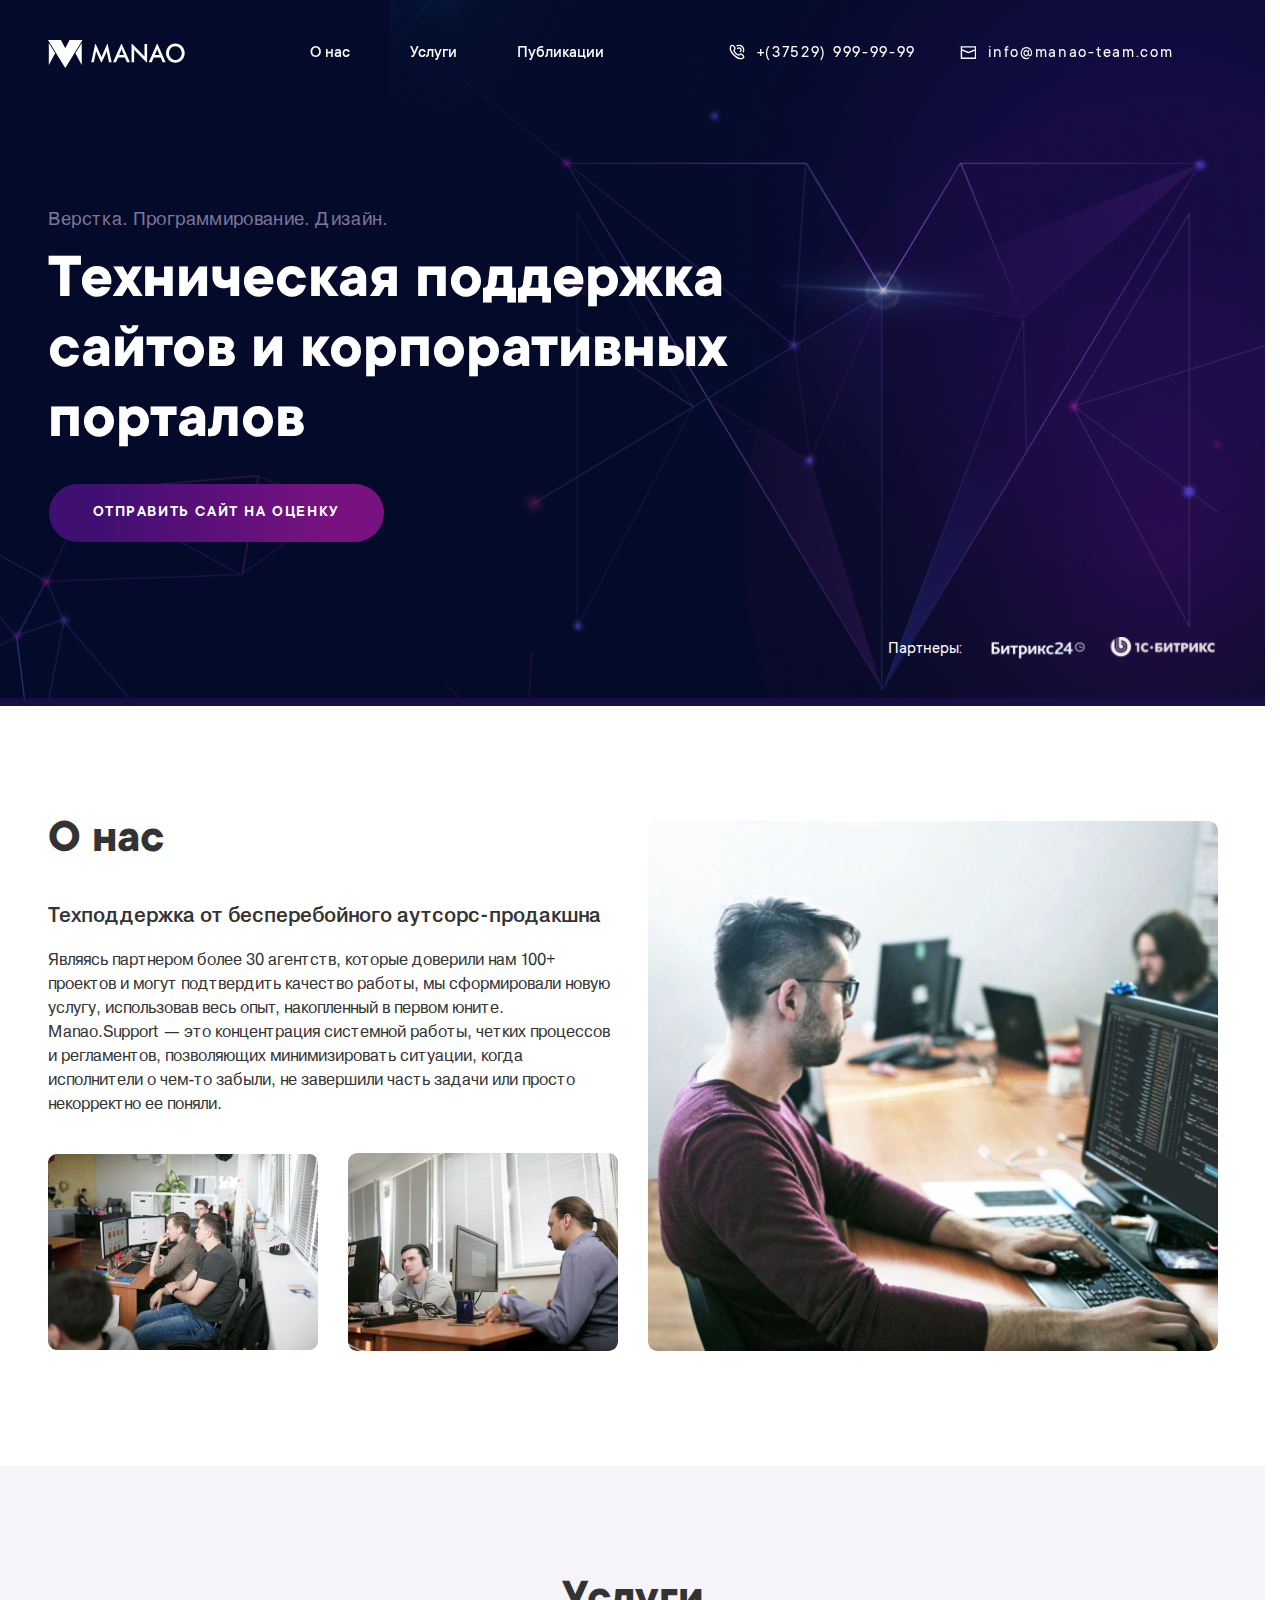
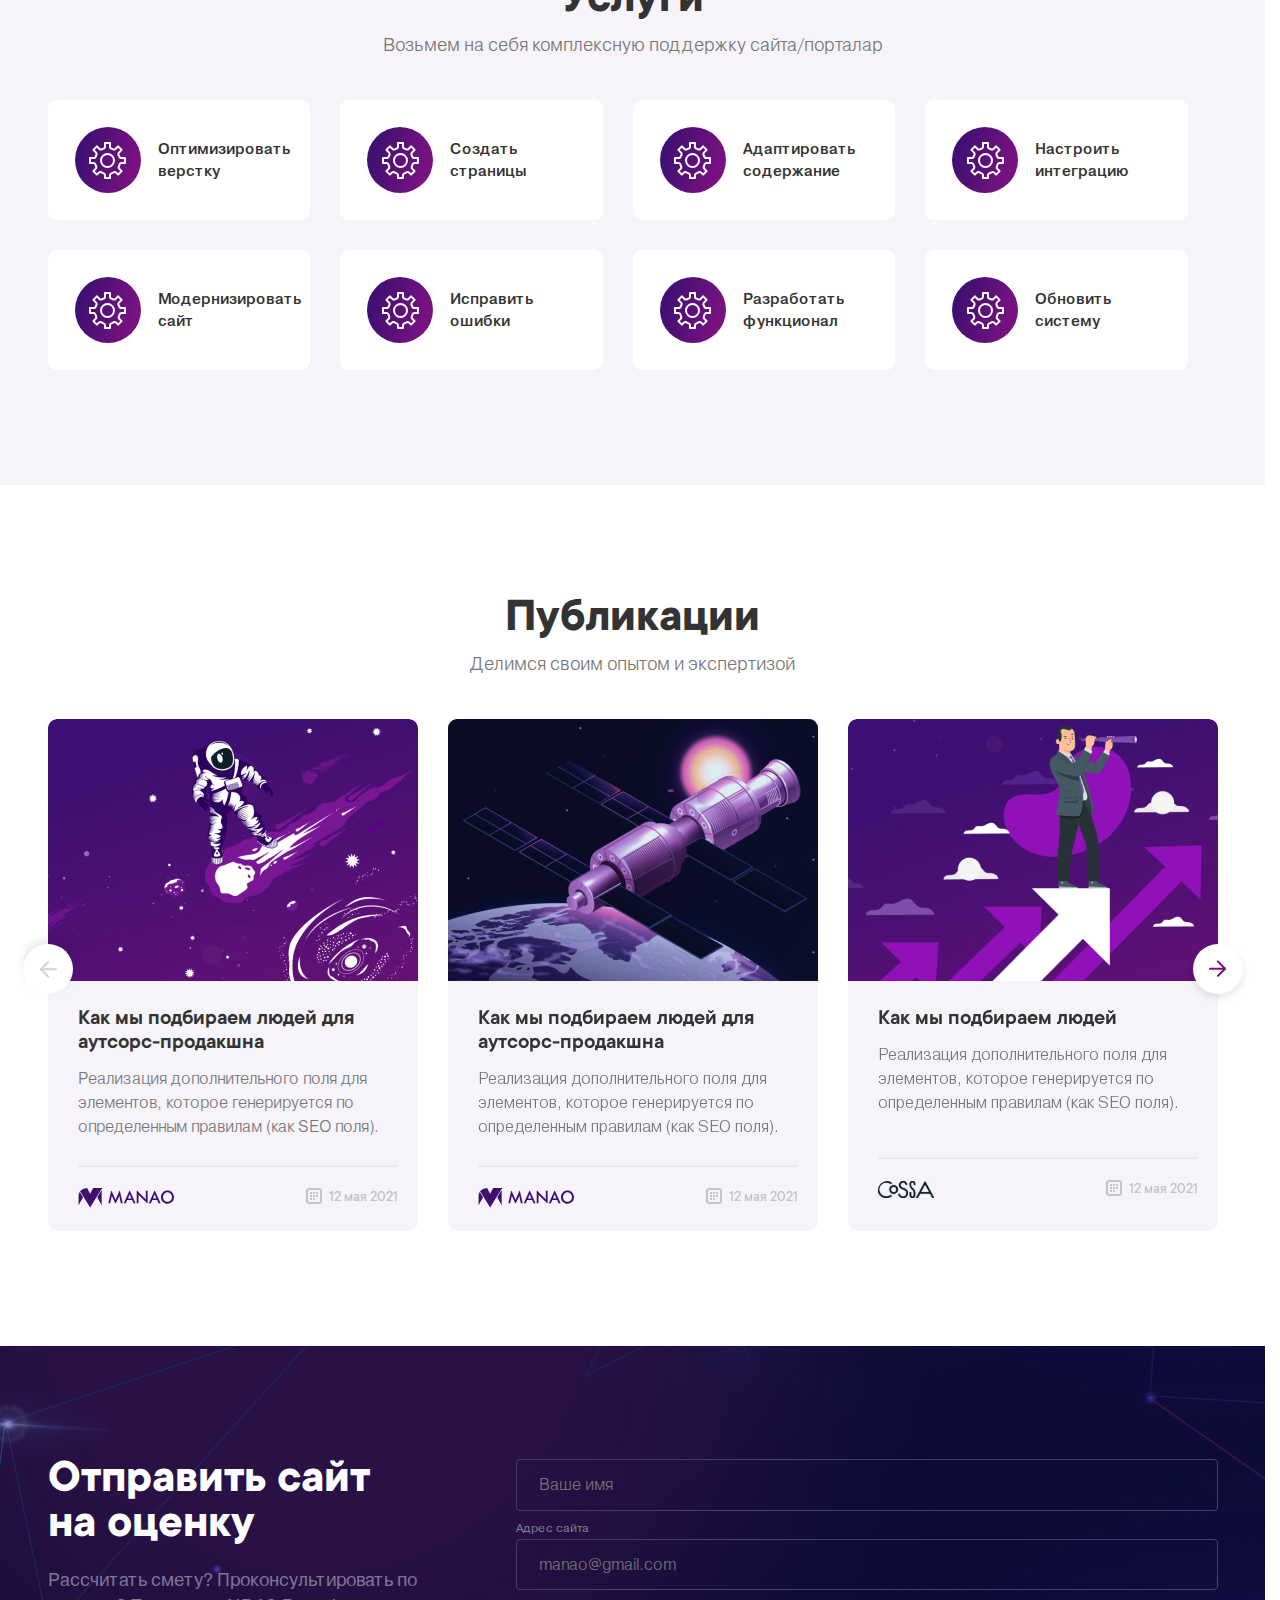
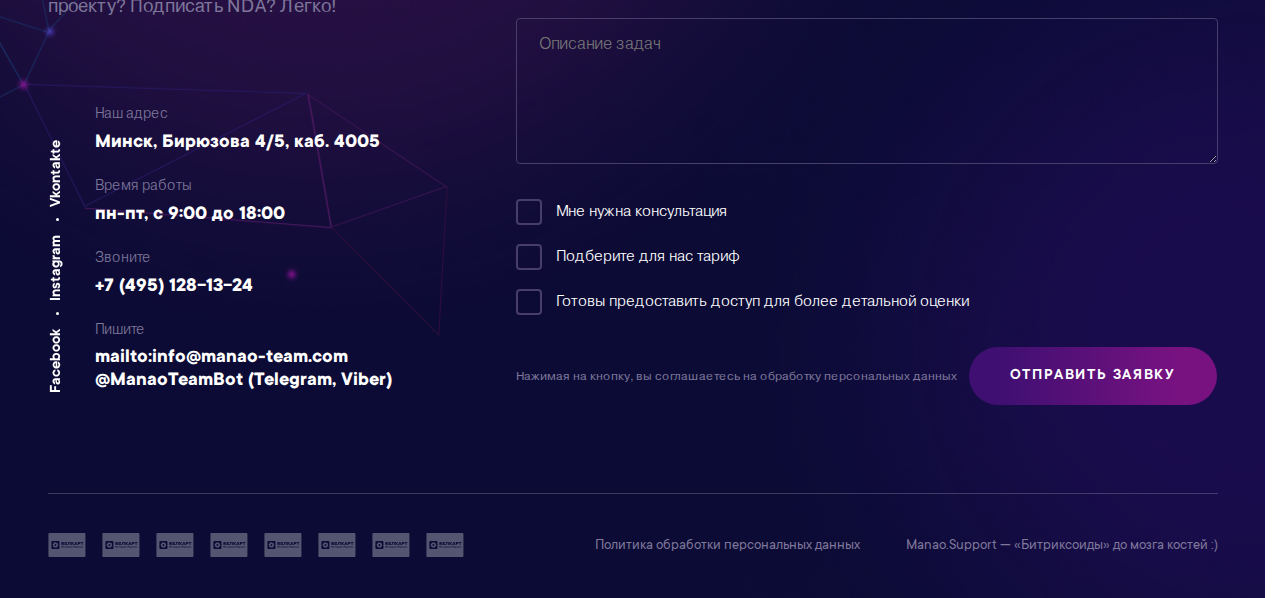
==== index.html @ ecdbcad7 "Add files via upload" ====
<!DOCTYPE html>

<head>
    <title>Title</title>
    <meta name="viewport" content="width=device-width initial-scale=1.0 shrink-to-fit=no" charset="utf-8">
    <meta name="description" content="">

    <link rel="canonical" href="" />
    <link rel="shortcut icon" href="assets/images/logo-1.svg" type="image/x-icon">
    <link rel="stylesheet" href="libs/swiper/swiper.min.css">
    <link rel="stylesheet" href="assets/css/font.css">
    <link rel="stylesheet" href="assets/css/style.css">
</head>

<body>
    <header class="header nav-block">
        <div class="container header__container">
            <div class="header__inner d-flex jc-sb al-center">
                <a href="/" class="logo">
                    <img src="assets/images/logo/logo.svg" title="" alt="" class="logo-pic" />
                </a>
                <nav class="header__nav menu-wrap d-flex al-center nav-block__list">
                    <a href="/" class="logo visible-xs">
                        <img src="assets/images/logo/logo.svg" title="" alt="" class="logo-pic" />
                    </a>
                    <div class="menu-wrap__inner d-flex jc-sb col-100-xs nav-block__list">
                        <ul class="d-flex al-center menu-list">
                            <li class="menu-item col-100-xs nav-block__item"><a href="#about" class="menu-item-link">О
                                    нас</a></li>
                            <li class="menu-item col-100-xs nav-block__item"><a href="#services"
                                    class="menu-item-link">Услуги</a></li>
                            <li class="menu-item col-100-xs nav-block__item"><a href="#publications"
                                    class="menu-item-link">Публикации</a></li>
                        </ul>
                        <div class="header__nav-close header-close">
                            <span class="header__nav-close-line close-line"></span>
                            <span class="header__nav-close-line close-line"></span>
                        </div>
                    </div>
                    <div class="header__contacts-wrap d-flex al-center visible-xs">
                        <div class="header-contact-item phone-wrap">
                            <a href="tel:+375299999999" class="phone">+(37529) 999-99-99</a>
                        </div>
                        <div class="header-contact-item email-wrap">
                            <a href="mailto:info@manao-team.com" class="email">info@manao-team.com</a>
                        </div>
                    </div>
                </nav>
                <div class="header__contacts-wrap d-flex al-center hidden-xs">
                    <div class="header-contact-item phone-wrap">
                        <a href="tel:+375299999999" class="phone">+(37529) 999-99-99</a>
                    </div>
                    <div class="header-contact-item email-wrap">
                        <a href="mailto:info@manao-team.com" class="email">info@manao-team.com</a>
                    </div>
                </div>
                <div class="header__burger burger">
                    <span class="burger-line"></span>
                    <span class="burger-line"></span>
                    <span class="burger-line"></span>
                </div>
            </div>
        </div>
    </header>

    <main>
        <section class="section-top">
            <div class="container ">
                <div class="section-top__inner">
                    <p class="section-top__info">Верстка. Программирование. Дизайн.</p>
                    <h1 class="section-top__title">Техническая поддержка сайтов и корпоративных порталов</h1>
                    <div class="section-top__btn">
                        <a href="#footer" class="btn"><span>Отправить сайт на оценку</span></a>
                    </div>
                </div>
                <div class="section-top__bottom d-flex jc-end al-center">
                    <p>Партнеры:</p> <img src="assets/images/bitrix.svg" alt="" title=""> <img
                        src="assets/images/bitrix1.svg" alt="" title="">
                </div>
            </div>
        </section>


        <section class="section section-about theme-back--base fly-section" id="about">
            <div class="container ">
                <div class="section-about__inner d-flex">
                    <div class="section-about__col col-50 col-100-xs">
                        <div class="section-about__title-wrap">
                            <h2 class="section-about__title title">
                                О нас
                            </h2>
                        </div>
                        <div class="section-about__text">
                            <p>Техподдержка от бесперебойного аутсорс-продакшна</p>
                            <p>
                                Являясь партнером более 30 агентств, которые доверили нам 100+ проектов и могут
                                подтвердить качество работы, мы сформировали новую услугу, использовав весь опыт,
                                накопленный в первом юните.
                                Manao.Support — это концентрация системной работы, четких процессов и регламентов,
                                позволяющих минимизировать ситуации, когда исполнители о чем-то забыли, не завершили
                                часть задачи или просто некорректно ее поняли.</p>
                        </div>
                        <div class="section-about__pics-wrap d-flex">
                            <div class="section-about__pic-wrap col-50">
                                <img src="assets/images/about-2.png" alt="" title="">
                            </div>
                            <div class="section-about__pic-wrap col-50">
                                <img src="assets/images/about-3.png" alt="" title="">
                            </div>
                        </div>
                    </div>
                    <div class="section-about__col col-50 col-100-xs section-about__pic-wrap">
                        <img src="assets/images/about-1.png" alt="" title="">
                    </div>
                </div>
            </div>
        </section>

        <section class="section section-services theme-back--colored fly-section" id="services">
            <div class="container">
                <h2 class="section-services__title title">
                    Услуги
                </h2>
                <div class="section-services__subtitle subtitle">
                    Возьмем на себя комплексную поддержку сайта/порталаp
                </div>
                <div class="section-services__inner section__inner d-flex">
                    <div class="service-item d-flex al-center">
                        <div class="service-item__pic-wrap d-flex jc-center al-center">
                            <img src="assets/images/icons/service-icon.svg" alt="">
                        </div>
                        <div class="service-item__name">
                            Оптимизировать верстку
                        </div>
                    </div>
                    <div class="service-item d-flex al-center">
                        <div class="service-item__pic-wrap d-flex jc-center al-center">
                            <img src="assets/images/icons/service-icon.svg" alt="">
                        </div>
                        <div class="service-item__name">
                            Создать страницы
                        </div>
                    </div>
                    <div class="service-item d-flex al-center">
                        <div class="service-item__pic-wrap d-flex jc-center al-center">
                            <img src="assets/images/icons/service-icon.svg" alt="">
                        </div>
                        <div class="service-item__name">
                            Адаптировать
                            содержание
                        </div>
                    </div>
                    <div class="service-item d-flex al-center">
                        <div class="service-item__pic-wrap d-flex jc-center al-center">
                            <img src="assets/images/icons/service-icon.svg" alt="">
                        </div>
                        <div class="service-item__name">
                            Настроить
                            интеграцию
                        </div>
                    </div>
                    <div class="service-item d-flex al-center">
                        <div class="service-item__pic-wrap d-flex jc-center al-center">
                            <img src="assets/images/icons/service-icon.svg" alt="">
                        </div>
                        <div class="service-item__name">
                            Модернизировать сайт
                        </div>
                    </div>
                    <div class="service-item d-flex al-center">
                        <div class="service-item__pic-wrap d-flex jc-center al-center">
                            <img src="assets/images/icons/service-icon.svg" alt="">
                        </div>
                        <div class="service-item__name">
                            Исправить
                            ошибки
                        </div>
                    </div>
                    <div class="service-item d-flex al-center">
                        <div class="service-item__pic-wrap d-flex jc-center al-center">
                            <img src="assets/images/icons/service-icon.svg" alt="">
                        </div>
                        <div class="service-item__name">
                            Разработать функционал
                        </div>
                    </div>
                    <div class="service-item d-flex al-center">
                        <div class="service-item__pic-wrap d-flex jc-center al-center">
                            <img src="assets/images/icons/service-icon.svg" alt="">
                        </div>
                        <div class="service-item__name">
                            Обновить систему
                        </div>
                    </div>
                </div>
            </div>
        </section>

        <section class="section section-publications theme-back--base fly-section" id="publications">
            <div class="container">
                <h2 class="section-publications__title title">
                    Публикации
                </h2>
                <div class="section-publications__subtitle subtitle">
                    Делимся своим опытом и экспертизой
                </div>
                <div class="section__inner">
                    <div class="publications-slider__wrap rel">
                        <div class="swiper-button swiper-button-prev swiper-btn-publications-prev"></div>
                        <div class="swiper-button swiper-button-next swiper-btn-publications-next"></div>
                        <div class="publications-slider swiper-container">
                            <div class="swiper-wrapper">
                                <div class="publications-slide theme-back--colored swiper-slide">
                                    <a href="#!" class="publications-slide__link">
                                        <div class="publications-slide__pic">
                                            <img src="assets/images/publication.png" alt="" title="">
                                        </div>
                                        <div class="publications-slide__bottom-wrap">
                                            <h3 class="publications-slide__title">
                                                Как мы подбираем людей для аутсорс-продакшна </h3>
                                            <div class="publications-slide__text">
                                                Реализация дополнительного поля для элементов, которое генерируется по
                                                определенным правилам (как SEO поля).
                                            </div>
                                            <div class="publications-slide__info d-flex jc-sb al-center">
                                                <div class="publications-slide__author-pic">
                                                    <img src="assets/images/logo-1.svg" alt="" title="">
                                                </div>
                                                <div class="publications-slide__date d-flex al-center">
                                                    12 мая 2021
                                                </div>
                                            </div>
                                        </div>
                                    </a>
                                </div>
                                <div class="publications-slide theme-back--colored swiper-slide">
                                    <a href="#!" class="publications-slide__link">
                                        <div class="publications-slide__pic">
                                            <img src="assets/images/publication2.png" alt="" title="">
                                        </div>
                                        <div class="publications-slide__bottom-wrap">
                                            <h3 class="publications-slide__title">
                                                Как мы подбираем людей для аутсорс-продакшна </h3>
                                            <div class="publications-slide__text">
                                                Реализация дополнительного поля для элементов, которое генерируется по
                                                определенным правилам (как SEO поля).
                                            </div>
                                            <div class="publications-slide__info d-flex jc-sb al-center">
                                                <div class="publications-slide__author-pic">
                                                    <img src="assets/images/logo-1.svg" alt="" title="">
                                                </div>
                                                <div class="publications-slide__date d-flex al-center">
                                                    12 мая 2021
                                                </div>
                                            </div>
                                        </div>
                                    </a>
                                </div>
                                <div class="publications-slide theme-back--colored swiper-slide">
                                    <a href="#!" class="publications-slide__link">
                                        <div class="publications-slide__pic">
                                            <img src="assets/images/publication3.png" alt="" title="">
                                        </div>
                                        <div class="publications-slide__bottom-wrap">
                                            <h3 class="publications-slide__title">
                                                Как мы подбираем людей </h3>
                                            <div class="publications-slide__text">
                                                Реализация дополнительного поля для элементов, которое генерируется по
                                                определенным правилам (как SEO поля).
                                            </div>
                                            <div class="publications-slide__info d-flex jc-sb al-center">
                                                <div class="publications-slide__author-pic">
                                                    <img src="assets/images/logo-2.svg" alt="" title="">
                                                </div>
                                                <div class="publications-slide__date d-flex al-center">
                                                    12 мая 2021
                                                </div>
                                            </div>
                                        </div>
                                    </a>
                                </div>
                                <div class="publications-slide theme-back--colored swiper-slide">
                                    <a href="#!" class="publications-slide__link">
                                        <div class="publications-slide__pic">
                                            <img src="assets/images/publication.png" alt="" title="">
                                        </div>
                                        <div class="publications-slide__bottom-wrap">
                                            <h3 class="publications-slide__title">
                                                Как мы подбираем людей для аутсорс-продакшна </h3>
                                            <div class="publications-slide__text">
                                                Реализация дополнительного поля для элементов, которое генерируется по
                                                определенным правилам (как SEO поля).
                                            </div>
                                            <div class="publications-slide__info d-flex jc-sb al-center">
                                                <div class="publications-slide__author-pic">
                                                    <img src="assets/images/logo-1.svg" alt="" title="">
                                                </div>
                                                <div class="publications-slide__date d-flex al-center">
                                                    12 мая 2021
                                                </div>
                                            </div>
                                        </div>
                                    </a>
                                </div>

                            </div>
                        </div>
                    </div>
                </div>
            </div>
        </section>


        <div class="popup ">
            <div class="popup__wrapper">
                <div class="popup__inner">
                    <div class="popup__content">
                        <button class="btn-close popup__btn-close popup-close"></button>
                        <div class="popup__title">Спасибо,</div>
                        <div class="popup__subtitle"> ваша заявка принята.</div>
                    </div>
                </div>
            </div>
        </div>

    </main>



    <footer class="footer" id="footer">
        <div class="container">
            <div class="footer__inner d-flex">
                <div class="footer__col col-100-xs">
                    <div class="footer__title-wrap">
                        <h2 class="footer__title">Отправить сайт на оценку</h2>
                        <p>Рассчитать смету?
                            Проконсультировать по проекту?
                            Подписать NDA?
                            Легко!</p>
                    </div>
                    <div class="footer__contacts-wrap d-flex">
                        <div class="footer__socials d-flex al-center">
                            <div class="social-item"><a href="#!" target="_blank" rel="nofollow">Facebook</a></div>
                            <div class="social-item"><a href="#!" target="_blank" rel="nofollow">Instagram</a></div>
                            <div class="social-item"><a href="#!" target="_blank" rel="nofollow">Vkontakte</a></div>
                        </div>
                        <div class="footer__contacts-inner">
                            <div class="footer-contact-item">
                                <div class="footer-contact-item__title">Наш адрес</div>
                                <div class="footer-contact-item__info">Минск, Бирюзова 4/5, каб. 4005
                                </div>
                            </div>
                            <div class="footer-contact-item">
                                <div class="footer-contact-item__title">Время работы</div>
                                <div class="footer-contact-item__info">пн-пт, с 9:00 до 18:00
                                </div>
                            </div>
                            <div class="footer-contact-item">
                                <div class="footer-contact-item__title">Звоните</div>
                                <div class="footer-contact-item__info"><a href="tel:+74951281324">+7 (495) 128-13-24</a>
                                </div>
                            </div>
                            <div class="footer-contact-item">
                                <div class="footer-contact-item__title">Пишите</div>
                                <div class="footer-contact-item__info"><a
                                        href="mailto:info@manao-team.com">mailto:info@manao-team.com</a>
                                    @ManaoTeamBot (Telegram, Viber)
                                </div>
                            </div>
                        </div>
                    </div>
                </div>
                <div class="footer__col col-100-xs">
                    <div class="footer__form-wrap">
                        <form class="footer__form" id="feedback-form" name="feedback-form" action="/" method="POST">
                            <label class="input-item">
                                <input type="text" class="input-item__input" name="name" value=""
                                    placeholder="Ваше имя">
                                <span class="input-item__error"></span>
                            </label>
                            <label class="input-item">
                                <span class="input-item__label">Адрес сайта</span>
                                <input type="text" class="input-item__input" name="adress" value=""
                                    placeholder="manao@gmail.com">
                                <span class="input-item__error"></span>
                            </label>
                            <label class="input-item">
                                <textarea name="description" rows="6" class="input-item__input"
                                    placeholder="Описание задач"></textarea>
                                <span class="input-item__error"></span>
                            </label>
                            <div class="form__checkeboxes rel">
                                <label class="input-item custom-checkbox">
                                    <input type="checkbox" class="input-item__input checkebox" name="reason"
                                        value="reason1">
                                    <span class="input-item__label">Мне нужна консультация</span>
                                </label>
                                <label class="input-item custom-checkbox">
                                    <input type="checkbox" class="input-item__input checkebox" name="reason"
                                        value="reason2">
                                    <span class="input-item__label">Подберите для нас тариф</span>
                                </label>
                                <label class="input-item custom-checkbox">
                                    <input type="checkbox" class="input-item__input checkebox" name="reason"
                                        value="reason3">
                                    <span class="input-item__label">Готовы предоставить доступ для более детальной
                                        оценки</span>
                                </label>
                                <span class="input-item__error"></span>
                            </div>
                            <div class="form__bottom d-flex jc-sb al-center">
                                <div class="form__consent">
                                    Нажимая на кнопку, вы соглашаетесь на обработку персональных данных
                                </div>
                                <button type="submit" name="btn-submit" class="form__btn btn">Отправить
                                    заявку</button>
                            </div>
                        </form>
                    </div>
                </div>
            </div>
            <div class="footer__bottom d-flex jc-sb al-center">
                <div class="payment-wrap d-flex al-center col-100-xs">
                    <img src="assets/images/pay/pay-icon.svg" alt="" title="" class="payment-item">
                    <img src="assets/images/pay/pay-icon.svg" alt="" title="" class="payment-item">
                    <img src="assets/images/pay/pay-icon.svg" alt="" title="" class="payment-item">
                    <img src="assets/images/pay/pay-icon.svg" alt="" title="" class="payment-item">
                    <img src="assets/images/pay/pay-icon.svg" alt="" title="" class="payment-item">
                    <img src="assets/images/pay/pay-icon.svg" alt="" title="" class="payment-item">
                    <img src="assets/images/pay/pay-icon.svg" alt="" title="" class="payment-item">
                    <img src="assets/images/pay/pay-icon.svg" alt="" title="" class="payment-item">
                </div>
                <div class="footer__text-wrap d-flex jc-sb al-center col-100-xs">
                    <a target="_blank" href="#!" class="footer__text">Политика обработки персональных данных</a>
                    <a target="_blank" href="#!" class="footer__text">Manao.Support — «Битриксоиды» до мозга костей
                        :)</a>
                </div>
            </div>

        </div>
    </footer>

    <script src="https://ajax.googleapis.com/ajax/libs/jquery/2.2.0/jquery.min.js"></script>
    <script type="text/javascript" src="libs/swiper/swiper.min.js"></script>
    <script type="text/javascript" src="libs/fslightbox.js"></script>
    <script type="text/javascript" src="assets/js/script.js"></script>

</body>

</html>
---- assets/css/font.css ----
@font-face {
  font-family: "Pragmatica-Light";
  src: url("../font/Pragmatica-Light.ttf");
  font-weight: 300;
  font-style: normal;
}

@font-face {
  font-family: "Pragmatica-Book";
  src: url("../font/Pragmatica-Book.ttf");
  font-weight: 400;
  font-style: normal;
}

@font-face {
  font-family: "Pragmatica-Medium";
  src: url("../font/Pragmatica-Medium.ttf");
  font-weight: 500;
  font-style: normal;
}


@font-face {
  font-family: "TTCommons-Regular";
  src: url("../font/TTCommons-Regular.ttf");
  font-weight: 400;
  font-style: normal;
}

@font-face {
  font-family: "TTCommons-DemiBold";
  src: url("../font/TTCommons-Medium.ttf");
  font-weight: 500;
  font-style: normal;
}

@font-face {
  font-family: "TTCommons-DemiBold";
  src: url("../font/TTCommons-DemiBold.ttf");
  font-weight: 600;
  font-style: normal;
}

@font-face {
  font-family: "TTCommons-Bold";
  src: url("../font/TTCommons-Bold.ttf");
  font-weight: 700;
  font-style: normal;
}
---- assets/css/style.css ----
:root {
  --text-color-grey: #7E779A;
  --body-color-main: #373232;
}

* {
  -webkit-box-sizing: border-box;
          box-sizing: border-box;
  outline: none;
}

html {
  width: 100%;
  scrollbar-gutter: stable;
  scroll-behavior: smooth;
}

/* common importamt! */
body {
  width: 100%;
  margin: 0;
  background-color: #ffffff;
  overflow-x: hidden;
  font-family: "Pragmatica-Book";
  font-size: 16px;
  font-weight: 400;
  line-height: 24px;
  color: #333333;
}

/* common importamt! */
body.modal-open {
  overflow: hidden !important;
  scrollbar-gutter: stable;
}

ul {
  margin: 0;
  padding: 0;
}

ul li {
  margin: 0;
  padding: 0;
  list-style-type: none;
}

h1,
h2 {
  margin: 0;
}

a {
  text-decoration: none;
  outline: none;
  display: block;
  width: -webkit-fit-content;
  width: -moz-fit-content;
  width: fit-content;
  cursor: pointer;
}

input {
  -webkit-appearance: none;
}

p {
  margin: 0;
}

img {
  max-width: 100%;
  height: auto;
  display: block;
}

h1,
h2,
h3 {
  margin: 0;
}

/* common */
.container {
  width: 100%;
  max-width: 1230px;
  margin: 0 auto;
  padding: 0 30px;
}

.section {
  padding: 115px 0;
}

.section__inner {
  margin-top: 44px;
}

.theme-back--base {
  background-color: #ffffff;
}

.theme-back--colored {
  background-color: #F6F4F9;
}

.rel {
  position: relative;
}

.d-flex {
  display: -webkit-box;
  display: -ms-flexbox;
  display: flex;
  -ms-flex-wrap: wrap;
  flex-wrap: wrap;
}

.al-center {
  align-items: center;
  -webkit-box-align: center;
  -ms-flex-align: center;
}

.jc-sb {
  justify-content: space-between;
  -webkit-box-pack: justify;
  -ms-flex-pack: justify;
}

.jc-center {
  justify-content: center;
  -webkit-box-pack: center;
  -ms-flex-pack: center;
}

.jc-end {
  -webkit-box-pack: end;
  -ms-flex-pack: end;
  justify-content: flex-end;
}

.w-100 {
  width: 100%;
}

.btn {
  z-index: 2;
  background: -webkit-gradient(linear, left top, right top, color-stop(13.07%, #3F0F72), color-stop(85.2%, #791281));
  background: linear-gradient(to right, #3F0F72 13.07%, #791281 85.2%);
  background-size: cover;
  border: 1px solid transparent;
  background-clip: padding-box;
  border-radius: 50px;
  padding: 22px 44px;
  width: -webkit-fit-content;
  width: -moz-fit-content;
  width: fit-content;
  font-family: "TTCommons-DemiBold";
  font-size: 16px;
  font-weight: 600;
  line-height: 14px;
  letter-spacing: 0.1em;
  text-align: center;
  color: #FFFFFF;
  text-transform: uppercase;
  cursor: pointer;
  position: relative;
}
.btn:hover::before, .btn:hover::after {
  content: '';
  position: absolute;
  z-index: -1;
  left: 0;
  top: 0;
  bottom: 0;
  width: 30px;
  border: 2px solid #3F0F72;
  border-right: none;
  border-radius: 50px 0 0 50px;
}
.btn:hover::after {
  border: 2px solid #791281;
  border-left: none;
  left: auto;
  right: 0;
  border-radius: 0 50px 50px 0;
}
.btn:hover {
  background: transparent;
  background-image: -webkit-gradient(linear, left top, right top, from(#3F0F72), to(#791281)), -webkit-gradient(linear, left top, right top, from(#3F0F72), to(#791281));
  background-image: linear-gradient(to right, #3F0F72, #791281), linear-gradient(to right, #3F0F72, #791281);
  background-size: 84% 2px;
  background-position: 26px 100%, 26px 0;
  background-repeat: no-repeat;
  background-clip: border-box;
  border-radius: 50px;
}
.btn.form__btn:hover {
  background-size: 78% 2px;
}

.title {
  font-family: "TTCommons-Bold";
  font-size: 48px;
  font-weight: 700;
  line-height: 40px;
  text-align: center;
  color: #333333;
}

.subtitle {
  margin-top: 13px;
  font-family: "Pragmatica-Light";
  font-size: 18px;
  font-weight: 300;
  line-height: 22px;
  text-align: center;
  color: #777777;
}

/*header*/
.header {
  position: fixed;
  top: 0;
  left: 0;
  width: 100%;
  z-index: 5;
  background: transparent;
  padding: 36px 0;
  overflow: hidden;
  -webkit-transition: .2s linear;
  transition: .2s linear;
}

.header-active {
  background-color: #180d44ed;
}

.logo {
  width: 138px;
}

.menu-wrap {
  width: -webkit-fit-content;
  width: -moz-fit-content;
  width: fit-content;
}
.menu-wrap .menu-item a {
  color: #FFFFFF;
}
.menu-wrap .menu-item a:hover {
  color: #7E779A;
}
.menu-wrap .menu-item a:active {
  color: #7E779A;
}
.menu-wrap .menu-item:not(:last-child) {
  margin-right: 60px;
}
.menu-wrap .menu-item a {
  font-family: "TTCommons-DemiBold";
  font-size: 17px;
  font-weight: 500;
  line-height: 16px;
  color: #FFFFFF;
  padding: 10px 0;
}

.nav-block__item a:active,
.nav-block__item a.active {
  color: #7E779A !important;
}

.header-contact-item {
  margin-right: 44px;
  padding-left: 28px;
  position: relative;
}
.header-contact-item::before {
  position: absolute;
  display: inline-block;
  content: "";
  width: 16px;
  height: 16px;
  left: 0;
  right: auto;
  top: -3px;
}
.header-contact-item a {
  font-family: "TTCommons-Regular";
  font-size: 17px;
  font-weight: 400;
  line-height: 14px;
  letter-spacing: 0.1em;
  text-align: left;
  color: #FFFFFF;
}

.phone-wrap::before {
  background: url(../images/icons/phone.svg);
}

.email-wrap::before {
  background: url(../images/icons/email.svg);
}

/* burger*/
.header__burger {
  display: none;
}

/*section-top*/
.section-top {
  background: #180d44 url(../images/top-bg.png) center no-repeat;
  background-size: cover;
  padding-top: 106px;
}

.section-top__inner {
  padding: 100px 0 50px;
  max-width: 794px;
}

.section-top__info {
  font-family: "Pragmatica-Book";
  font-size: 18px;
  font-weight: 400;
  line-height: 26px;
  letter-spacing: 0.02em;
  margin-bottom: 16px;
  text-align: left;
  color: var(--text-color-grey);
}

.section-top__title {
  font-family: "TTCommons-Bold";
  font-size: 64px;
  font-weight: 700;
  line-height: 70px;
  color: #ffffff;
}

.section-top__btn {
  margin-top: 25px;
}

.section-top__bottom {
  padding: 44px 0;
}
.section-top__bottom p {
  color: #ffffff;
  font-family: "TTCommons-Regular";
  font-size: 17px;
  font-weight: 400;
  line-height: 23.91px;
  margin-right: 22px;
}
.section-top__bottom img:not(:first-of-type) {
  margin-left: 16px;
}

/*section-about*/
.col-50 {
  width: calc((100% - 30px) / 2);
}
.col-50:first-child {
  margin-right: 30px;
}

.section-about__title.title {
  text-align: left;
}

.section-about__text {
  margin: 33px 0 37px;
}
.section-about__text p:first-child {
  font-family: "Pragmatica-Medium";
  font-size: 20px;
  font-weight: 500;
  line-height: 44px;
  margin-bottom: 10px;
}

.section-about__pic-wrap img {
  border-radius: 9px;
  width: 100%;
  height: 100%;
  -o-object-fit: contain;
     object-fit: contain;
}

/*section-services*/
.service-item {
  background-color: #ffffff;
  padding: 27px;
  border-radius: 9px;
  width: calc((100% - 120px) / 4);
}
.service-item:not(:nth-child(4n)) {
  margin-right: 30px;
}
.service-item:nth-child(n+5) {
  margin-top: 30px;
}
.service-item .service-item__pic-wrap {
  width: 66px;
  height: 66px;
  border-radius: 50%;
  background: linear-gradient(105.96deg, #3F0F72 13.07%, #791281 85.2%);
  margin-right: 17px;
}
.service-item .service-item__name {
  width: calc(100% - 66px - 17px);
  font-family: "Pragmatica-Medium";
  font-size: 15px;
  font-weight: 500;
  line-height: 22px;
}

/*section-publications */
.publications-slide {
  border-radius: 9px;
}
.publications-slide img {
  width: 100%;
  height: 100%;
  -o-object-fit: cover;
     object-fit: cover;
}
.publications-slide img {
  border-radius: 9px 9px 0 0;
}

.publications-slide__bottom-wrap {
  padding: 27px 20px 20px 30px;
  min-height: 242px;
  display: -webkit-box;
  display: -ms-flexbox;
  display: flex;
  -webkit-box-orient: vertical;
  -webkit-box-direction: normal;
      -ms-flex-direction: column;
          flex-direction: column;
}

.publications-slide__title {
  font-family: "TTCommons-DemiBold";
  font-size: 22px;
  font-weight: 600;
  line-height: 24px;
  color: #333333;
}

.publications-slide__text {
  margin: 11px 0 26px;
  font-family: "Pragmatica-Light";
  font-size: 16px;
  font-weight: 300;
  line-height: 24px;
  color: #777777;
}

.publications-slide__info {
  margin-top: auto;
  padding-top: 18px;
  border-top: 2px solid #EAE8EC;
}

.publications-slide__author-pic {
  max-width: 96px;
}

.publications-slide__date {
  padding-left: 23px;
  font-family: "TTCommons-DemiBold";
  font-size: 15px;
  font-weight: 500;
  line-height: 26.37px;
  color: #C4C4C4;
}
.publications-slide__date::before {
  position: relative;
  display: inline-block;
  content: "";
  width: 16px;
  height: 16px;
  left: 0;
  right: auto;
  top: -2px;
}
.publications-slide__date::before {
  background: url(../images/icons/date.svg);
  margin-right: 7px;
}

/* swiper */
.swiper-button {
  background: url(../images/icons/arrow-r-purp.svg) center no-repeat;
  background-size: auto;
  -webkit-box-shadow: 0px 4px 8px 0px #0000001A;
          box-shadow: 0px 4px 8px 0px #0000001A;
  width: 50px;
  height: 50px;
  border-radius: 50%;
  display: -webkit-box;
  display: -ms-flexbox;
  display: flex;
  -webkit-box-pack: center;
      -ms-flex-pack: center;
          justify-content: center;
  -webkit-box-align: center;
      -ms-flex-align: center;
          align-items: center;
  background-color: #ffffff;
  position: absolute;
  top: calc(50% + 16px);
}
.swiper-button:hover {
  background: url(../images/icons/arrow-r-wt.svg) center no-repeat, linear-gradient(105.96deg, #3F0F72 13.07%, #791281 85.2%) !important;
}
.swiper-button.swiper-button-prev {
  left: -25px;
  -webkit-transform: translateY(-50%) rotate(180deg) !important;
          transform: translateY(-50%) rotate(180deg) !important;
}
.swiper-button.swiper-button-prev.swiper-button-disabled {
  opacity: 1 !important;
  background-color: #ffffff !important;
  background: url(../images/icons/arrow-r-grey.svg) center no-repeat;
}
.swiper-button.swiper-button-next {
  right: -25px;
  -webkit-transform: translateY(-50%) !important;
          transform: translateY(-50%) !important;
}
.swiper-button.swiper-button-next.swiper-button-disabled {
  opacity: 1 !important;
  background-color: #ffffff !important;
  background: url(../images/icons/arrow-r-grey.svg) center no-repeat;
}

/*footer*/
.footer {
  color: #ffffff;
  padding: 113px 0 41px;
  background: #180d44 url(../images/footer-bg.png) top no-repeat;
  background-size: cover;
}
.footer p {
  margin-top: 18px;
  font-family: "Pragmatica-Book";
  font-size: 18px;
  font-weight: 400;
  line-height: 26px;
  color: var(--text-color-grey);
}

.footer__inner {
  padding-bottom: 87px;
}

.footer__col:first-child {
  width: 40%;
  padding-right: 92px;
}

.footer__col:last-child {
  width: 60%;
}

.footer__title {
  font-family: "TTCommons-Bold";
  font-size: 48px;
  font-weight: 700;
  line-height: 45px;
  text-align: left;
}

.footer__contacts-wrap {
  margin-top: 86px;
}

.footer__socials {
  width: 18px;
  -webkit-transform: rotate(180deg);
          transform: rotate(180deg);
  -webkit-writing-mode: vertical-rl;
      -ms-writing-mode: tb-rl;
          writing-mode: vertical-rl;
}
.footer__socials .social-item {
  position: relative;
}
.footer__socials .social-item a {
  font-family: "TTCommons-DemiBold";
  font-size: 16px;
  font-weight: 600;
  line-height: 18.4px;
  color: inherit;
}
.footer__socials .social-item:hover a {
  color: var(--body-color-main);
}
.footer__socials .social-item::after {
  position: absolute;
  display: inline-block;
  content: "";
  width: 3px;
  height: 3px;
  left: auto;
  right: 8px;
  top: -14px;
}
.footer__socials .social-item:not(:first-child) {
  margin-top: 28px;
  font-family: "TTCommons-DemiBold";
  font-size: 16px;
  font-weight: 600;
  line-height: 18.4px;
  color: inherit;
}
.footer__socials .social-item:not(:first-child)::after {
  border-radius: 50%;
  background-color: #ffffff;
}

.footer__contacts-inner {
  width: calc(100% - 18px - 29px);
  margin-left: 29px;
}

.footer-contact-item:not(:first-child) {
  margin-top: 22px;
}
.footer-contact-item .footer-contact-item__title {
  font-family: "Pragmatica-Light";
  font-size: 14px;
  font-weight: 300;
  line-height: 16.74px;
  color: var(--text-color-grey);
}
.footer-contact-item .footer-contact-item__info {
  margin-top: 10px;
  font-family: "TTCommons-Bold";
  font-size: 20px;
  font-weight: 700;
  line-height: 23px;
  color: inherit;
}
.footer-contact-item .footer-contact-item__info a {
  color: inherit;
}

.footer__bottom {
  padding-top: 39px;
  border-top: 1px solid rgba(255, 250, 250, 0.2);
}

.payment-wrap img {
  opacity: 0.3;
}
.payment-wrap img:hover {
  opacity: 1;
}
.payment-wrap img:not(:last-child) {
  margin-right: 16px;
}

.footer__text {
  color: var(--text-color-grey);
  font-family: "TTCommons-Regular";
  font-size: 15px;
  font-weight: 400;
  line-height: 17.25px;
}
.footer__text:not(:first-child) {
  margin-left: 46px;
}

/*input*/
.textarea {
  width: 100%;
}

.input-item {
  display: block;
  position: relative;
}
.input-item:not(:first-child) {
  margin-top: 28px;
}

.input-item__input {
  width: 100%;
  padding: 15px 22px;
  font-family: "Pragmatica-Light";
  font-size: 16px;
  font-weight: 300;
  line-height: 19.14px;
  color: #ffffff;
  border: 1px solid #473E69;
  border-radius: 4px;
  background-color: transparent;
  -webkit-transition: all 300ms;
  transition: all 300ms;
}
.input-item__input ::-webkit-input-placeholder {
  color: var(--text-color-grey);
}
.input-item__input :-ms-input-placeholder {
  color: var(--text-color-grey);
}
.input-item__input ::-ms-input-placeholder {
  color: var(--text-color-grey);
}
.input-item__input ::placeholder {
  color: var(--text-color-grey);
}

.input-item__error,
.input-item__label {
  position: absolute;
  top: -18px;
  left: 0;
  font-family: "Pragmatica-Book";
  font-size: 12px;
  font-weight: 400;
  line-height: 14.23px;
  color: #807D8D;
  -webkit-user-select: none;
     -moz-user-select: none;
      -ms-user-select: none;
          user-select: none;
}

.input-item__error {
  position: absolute;
  top: auto;
  bottom: -16px;
  left: auto;
  right: 0;
  width: -webkit-fit-content;
  width: -moz-fit-content;
  width: fit-content;
  height: -webkit-fit-content;
  height: -moz-fit-content;
  height: fit-content;
  color: red;
  font-size: 12px;
  line-height: 14.23px;
}

.input-item__input.error {
  border-color: red;
}

.form__bottom {
  margin-top: 31px;
}

.form__consent {
  font-family: "Pragmatica-Book";
  font-size: 12px;
  font-weight: 400;
  line-height: 14.23px;
  color: var(--text-color-grey);
}

.form__btn {
  padding: 22px 41px;
}

.form__checkeboxes {
  margin-top: 28px;
}
.form__checkeboxes .input-item {
  display: -webkit-box;
  display: -ms-flexbox;
  display: flex;
  -webkit-box-align: center;
      -ms-flex-align: center;
          align-items: center;
}
.form__checkeboxes .input-item:not(:first-child) {
  margin-top: 19px;
}
.form__checkeboxes .input-item__label {
  font-family: "Pragmatica-Light";
  font-size: 15px;
  font-weight: 300;
  line-height: 17.94px;
  color: #ffffff;
}
.form__checkeboxes .input-item__error,
.form__checkeboxes .input-item__label {
  position: relative;
  top: 0;
  left: 0;
}

.custom-checkbox > input {
  position: absolute;
  z-index: -1;
  opacity: 0;
}

.custom-checkbox > span {
  display: -webkit-inline-box;
  display: -ms-inline-flexbox;
  display: inline-flex;
  -webkit-box-align: center;
      -ms-flex-align: center;
          align-items: center;
  -webkit-user-select: none;
     -moz-user-select: none;
      -ms-user-select: none;
          user-select: none;
}

.custom-checkbox > span::before {
  content: '';
  display: inline-block;
  width: 22px;
  height: 22px;
  -ms-flex-negative: 0;
      flex-shrink: 0;
  -webkit-box-flex: 0;
      -ms-flex-positive: 0;
          flex-grow: 0;
  border: 2px solid #473E69;
  border-radius: 4px;
  margin-right: 14px;
  background-repeat: no-repeat;
  background-position: center center;
  background-size: 50% 50%;
}

.custom-checkbox > input:checked + span::before {
  background: url(../images/icons/checked.svg) center no-repeat;
}

.visible-xs {
  display: none;
}

/*popup*/
@-webkit-keyframes popupAppearanceAnimation {
  from {
    opacity: 0;
    -webkit-transform: rotateX(-45deg) rotateY(-45deg) scale(0.3);
            transform: rotateX(-45deg) rotateY(-45deg) scale(0.3);
  }
  to {
    opacity: 1;
    -webkit-transform: rotateX(0) rotateY(0) scale(1);
            transform: rotateX(0) rotateY(0) scale(1);
  }
}
@keyframes popupAppearanceAnimation {
  from {
    opacity: 0;
    -webkit-transform: rotateX(-45deg) rotateY(-45deg) scale(0.3);
            transform: rotateX(-45deg) rotateY(-45deg) scale(0.3);
  }
  to {
    opacity: 1;
    -webkit-transform: rotateX(0) rotateY(0) scale(1);
            transform: rotateX(0) rotateY(0) scale(1);
  }
}
.popup {
  position: fixed;
  z-index: 100;
  top: 0;
  left: 0;
  background: rgba(0, 0, 0, 0.4);
  width: 100%;
  height: 100%;
  overflow: auto;
  pointer-events: none;
  opacity: 0;
  visibility: visible;
}

.popup.opened {
  pointer-events: auto;
  opacity: 1;
  visibility: visible;
}

.popup.opened .popup__content {
  -webkit-animation-name: popupAppearanceAnimation;
          animation-name: popupAppearanceAnimation;
  -webkit-animation-duration: 0.5s;
          animation-duration: 0.5s;
  -webkit-animation-timing-function: linear;
          animation-timing-function: linear;
  -webkit-animation-fill-mode: both;
          animation-fill-mode: both;
}

.popup__wrapper {
  display: table;
  width: 100%;
  height: 100%;
}

.popup__inner {
  display: table-cell;
  vertical-align: middle;
  padding: 50px 0;
}

.popup__content {
  background: white;
  padding: 50px 40px;
  max-width: 450px;
  margin: 0 auto;
  position: relative;
  border-radius: 9px;
}

.popup__title {
  font-family: "TTCommons-Bold";
  text-align: center;
  margin-bottom: 10px;
  font-size: 32px;
  font-weight: 700;
  line-height: 30px;
  color: #180d44;
}

.popup__subtitle {
  font-family: "TTCommons-Regular";
  font-size: 22px;
  font-weight: 400;
  line-height: 30px;
  text-align: center;
  color: #292d32;
  margin: 0;
  text-align: center;
}

.btn-close {
  position: absolute;
  top: 20px;
  right: 20px;
  border: none;
  cursor: pointer;
  background: none;
  padding: 0;
  width: 30px;
  height: 30px;
  display: inline-block;
}
.btn-close::before, .btn-close::after {
  content: "";
  background: #2d2d2d;
  height: 17px;
  width: 2px;
  position: absolute;
  border-radius: 10px;
  top: 50%;
}
.btn-close::before {
  -webkit-transform: translateY(-50%) rotate(45deg);
  transform: translateY(-50%) rotate(45deg);
}
.btn-close::after {
  -webkit-transform: translateY(-50%) rotate(-45deg);
  transform: translateY(-50%) rotate(-45deg);
}

@media screen and (max-width: 414px) {
  .hidden-xs {
    display: none;
  }

  .visible-xs {
    display: block;
  }

  .col-100-xs {
    width: 100% !important;
    max-width: 100% !important;
    margin-right: 0 !important;
  }

  .header__burger {
    display: block;
    width: 30px;
    height: 30px;
    position: relative;
  }

  .burger-line {
    display: block;
    width: 100%;
    height: 2px;
    background-color: #ffffff;
    position: absolute;
    left: 0;
  }

  .burger-line:first-child {
    top: 6px;
  }

  .burger-line:nth-child(2) {
    top: 50%;
    -webkit-transform: translateY(-50%);
    transform: translateY(-50%);
  }

  .burger-line:last-child {
    bottom: 6px;
  }

  .menu-wrap {
    -webkit-box-orient: vertical;
    -webkit-box-direction: normal;
        -ms-flex-direction: column;
            flex-direction: column;
    -webkit-box-pack: justify;
        -ms-flex-pack: justify;
            justify-content: space-between;
    width: 100%;
    height: 100%;
    position: fixed;
    top: 0;
    left: 0;
    background: linear-gradient(105.96deg, #3F0F72 13.07%, #791281 85.2%);
    z-index: 10;
    padding: 80px 40px 50px;
    -webkit-transform: translateX(100%);
    transform: translateX(100%);
    -webkit-transition: 0.2s all linear;
    transition: 0.2s all linear;
  }

  .menu-wrap.menu-active {
    -webkit-transform: translateX(0);
    transform: translateX(0);
  }

  .menu-wrap__inner {
    padding: 40px 0;
    -webkit-box-pack: center;
        -ms-flex-pack: center;
            justify-content: center;
  }

  .menu-item {
    margin-right: 0;
    display: -webkit-box;
    display: -ms-flexbox;
    display: flex;
    -webkit-box-pack: center;
        -ms-flex-pack: center;
            justify-content: center;
  }

  .menu-item:not(:first-child) {
    margin-top: 20px;
  }

  .menu-list {
    -webkit-box-orient: vertical;
    -webkit-box-direction: normal;
        -ms-flex-direction: column;
            flex-direction: column;
  }

  .header__contacts-wrap {
    border-top: 1px solid var(--text-color-grey);
    padding-top: 30px;
  }

  .header-contact-item {
    margin-right: 0;
  }

  .email-wrap {
    margin-top: 20px;
  }

  .header-close {
    width: 30px;
    height: 30px;
    position: absolute;
    top: 26px;
    right: 20px;
    z-index: 11;
    cursor: pointer;
  }

  .close-line {
    display: block;
    width: 100%;
    height: 1px;
    background-color: #ffffff;
    position: absolute;
    top: 50%;
  }

  .close-line:first-child {
    -webkit-transform: translateY(-50%) rotate(45deg);
    transform: translateY(-50%) rotate(45deg);
  }

  .close-line:last-child {
    -webkit-transform: translateY(-50%) rotate(-45deg);
    transform: translateY(-50%) rotate(-45deg);
  }

  /* burger-end */
  .container {
    padding: 0 16px;
  }

  .header {
    padding: 20px 0;
  }

  .section-top {
    background: #180d44 url(../images/top-bg.png) center no-repeat;
    background-size: cover;
    padding-top: 82px;
  }

  .section-top__inner {
    padding: 60px 0;
    max-width: 100%;
  }

  .section-top__info {
    font-size: 16px;
    line-height: 24px;
    margin-bottom: 20px;
  }

  .section-top__title {
    font-size: 40px;
    line-height: 46px;
    max-width: 90%;
  }

  .btn {
    font-size: 15px;
    line-height: 15px;
    padding: 20px 40px;
  }

  .section-top__btn {
    margin-top: 46px;
  }

  .section-top__bottom {
    padding: 26px 0;
    -webkit-box-pack: start;
        -ms-flex-pack: start;
            justify-content: flex-start;
  }
  .section-top__bottom p {
    margin-right: 12px;
  }

  .section-top__bottom img:not(:first-of-type) {
    margin-left: 6px;
  }

  .section {
    padding: 50px 0;
  }

  .title,
  .footer__title {
    font-size: 34px;
    line-height: 31px;
  }

  .section-about__text {
    margin: 16px 0 20px;
  }

  .section-about__text p:first-child {
    font-size: 18px;
    line-height: 26px;
  }

  .section-about__text p:first-child {
    font-size: 18px;
    line-height: 26px;
  }

  body {
    font-size: 14px;
    line-height: 22px;
  }

  .col-50 {
    width: calc((100% - 16px) / 2);
  }

  .col-50:first-child {
    margin-right: 16px;
  }

  .section-about__col.col-50.section-about__pic-wrap {
    margin-top: 16px;
  }

  .subtitle {
    font-size: 15px;
    line-height: 20px;
    max-width: 96%;
    margin: 10px auto 0;
  }

  .service-item {
    padding: 16px;
    border-radius: 9px;
    width: calc((100% - 16px) / 2);
    -webkit-box-orient: vertical;
    -webkit-box-direction: normal;
        -ms-flex-direction: column;
            flex-direction: column;
    -webkit-box-align: center;
        -ms-flex-align: center;
            align-items: center;
    -webkit-box-pack: start;
        -ms-flex-pack: start;
            justify-content: flex-start;
  }

  .service-item .service-item__pic-wrap {
    width: 50px;
    height: 50px;
    padding: 10px;
    margin-right: 0;
  }

  .service-item:not(:nth-child(4n)) {
    margin-right: unset;
  }

  .service-item:not(:nth-child(2n)) {
    margin-right: 16px;
  }

  .service-item:nth-child(n+5) {
    margin-top: unset;
  }

  .service-item:nth-child(n+3) {
    margin-top: 16px;
  }

  .service-item .service-item__name {
    width: 100%;
    text-align: center;
    margin-top: 10px;
    font-size: 14px;
    line-height: 20px;
  }

  .section__inner {
    margin-top: 24px;
  }

  .publications-slide__title {
    font-size: 20px;
  }

  .publications-slide__text {
    margin: 11px 0 16px;
    font-size: 14px;
    line-height: 22px;
  }

  .publications-slide__bottom-wrap {
    padding: 20px;
    min-height: 230px;
  }

  .swiper-button.swiper-button-next {
    right: -16px;
  }

  .swiper-button.swiper-button-prev {
    left: -16px;
  }

  .swiper-button {
    width: 46px;
    height: 46px;
  }

  .publications-slide__pic {
    height: 240px;
  }

  .publications-slide__info {
    padding-top: 16px;
  }

  .footer {
    padding: 50px 0 26px;
  }

  .footer__col:first-child {
    padding-right: 0;
  }

  .footer p {
    font-size: 16px;
    line-height: 24px;
  }

  .footer__contacts-wrap {
    margin-top: 67px;
  }

  .form__btn {
    margin-top: 26px;
  }

  .footer__col {
    display: contents;
  }

  .footer__title-wrap {
    -webkit-box-ordinal-group: 2;
        -ms-flex-order: 1;
            order: 1;
  }

  .footer__contacts-wrap {
    -webkit-box-ordinal-group: 4;
        -ms-flex-order: 3;
            order: 3;
  }

  .footer__form-wrap {
    -webkit-box-ordinal-group: 3;
        -ms-flex-order: 2;
            order: 2;
    margin-top: 30px;
  }

  .form__checkeboxes {
    margin-top: 20px;
  }

  .footer-contact-item .footer-contact-item__info {
    margin-top: 8px;
    font-size: 18px;
    line-height: 23px;
  }

  .footer__inner {
    padding-bottom: 57px;
  }

  .footer__bottom {
    padding-top: 26px;
    border-top: 1px solid rgba(255, 250, 250, 0.2);
  }

  .footer__text:not(:first-child) {
    margin-left: 0;
    margin-top: 6px;
  }

  .footer__text-wrap {
    margin-top: 4px;
  }

  .payment-wrap img:not(:last-child) {
    margin-right: 10px;
  }

  .payment-wrap img {
    margin-bottom: 10px;
  }

  .footer__contacts-inner {
    margin-left: 24px;
  }

  .popup__content {
    max-width: 94%;
  }
}
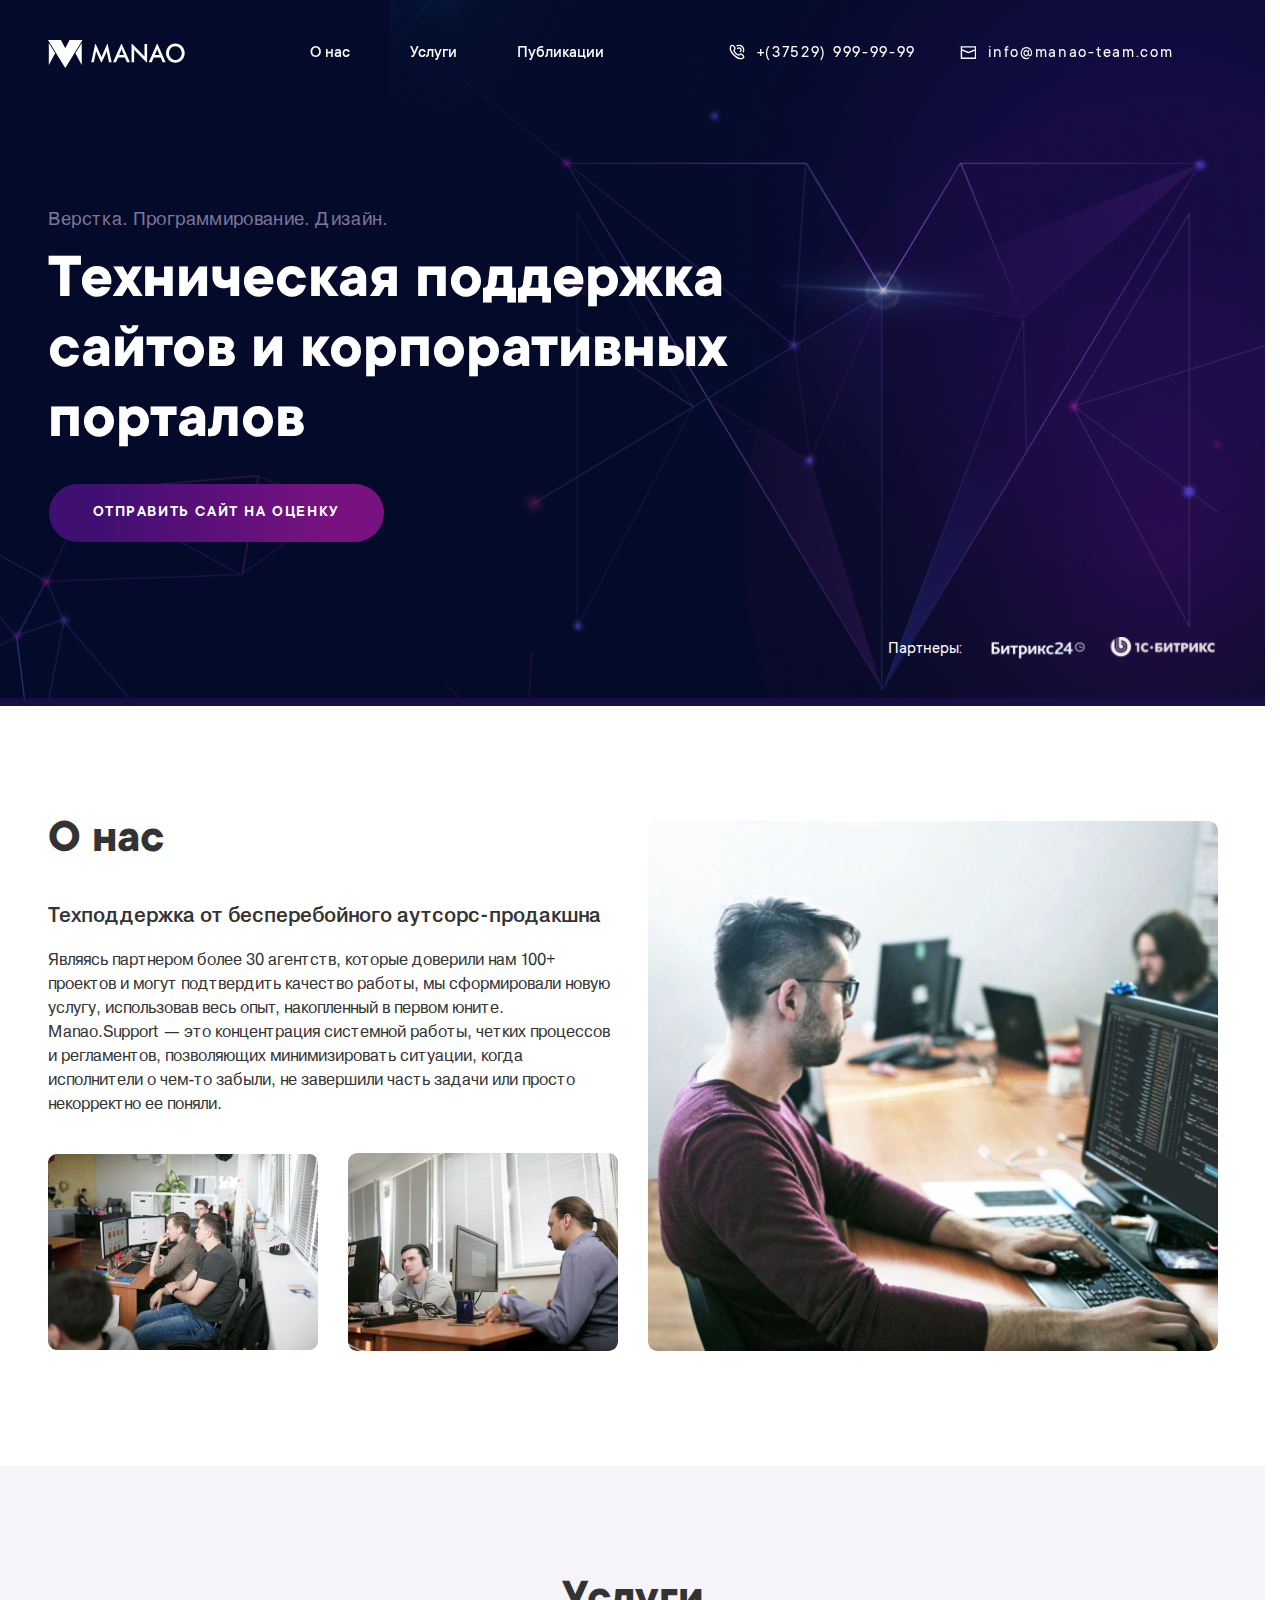
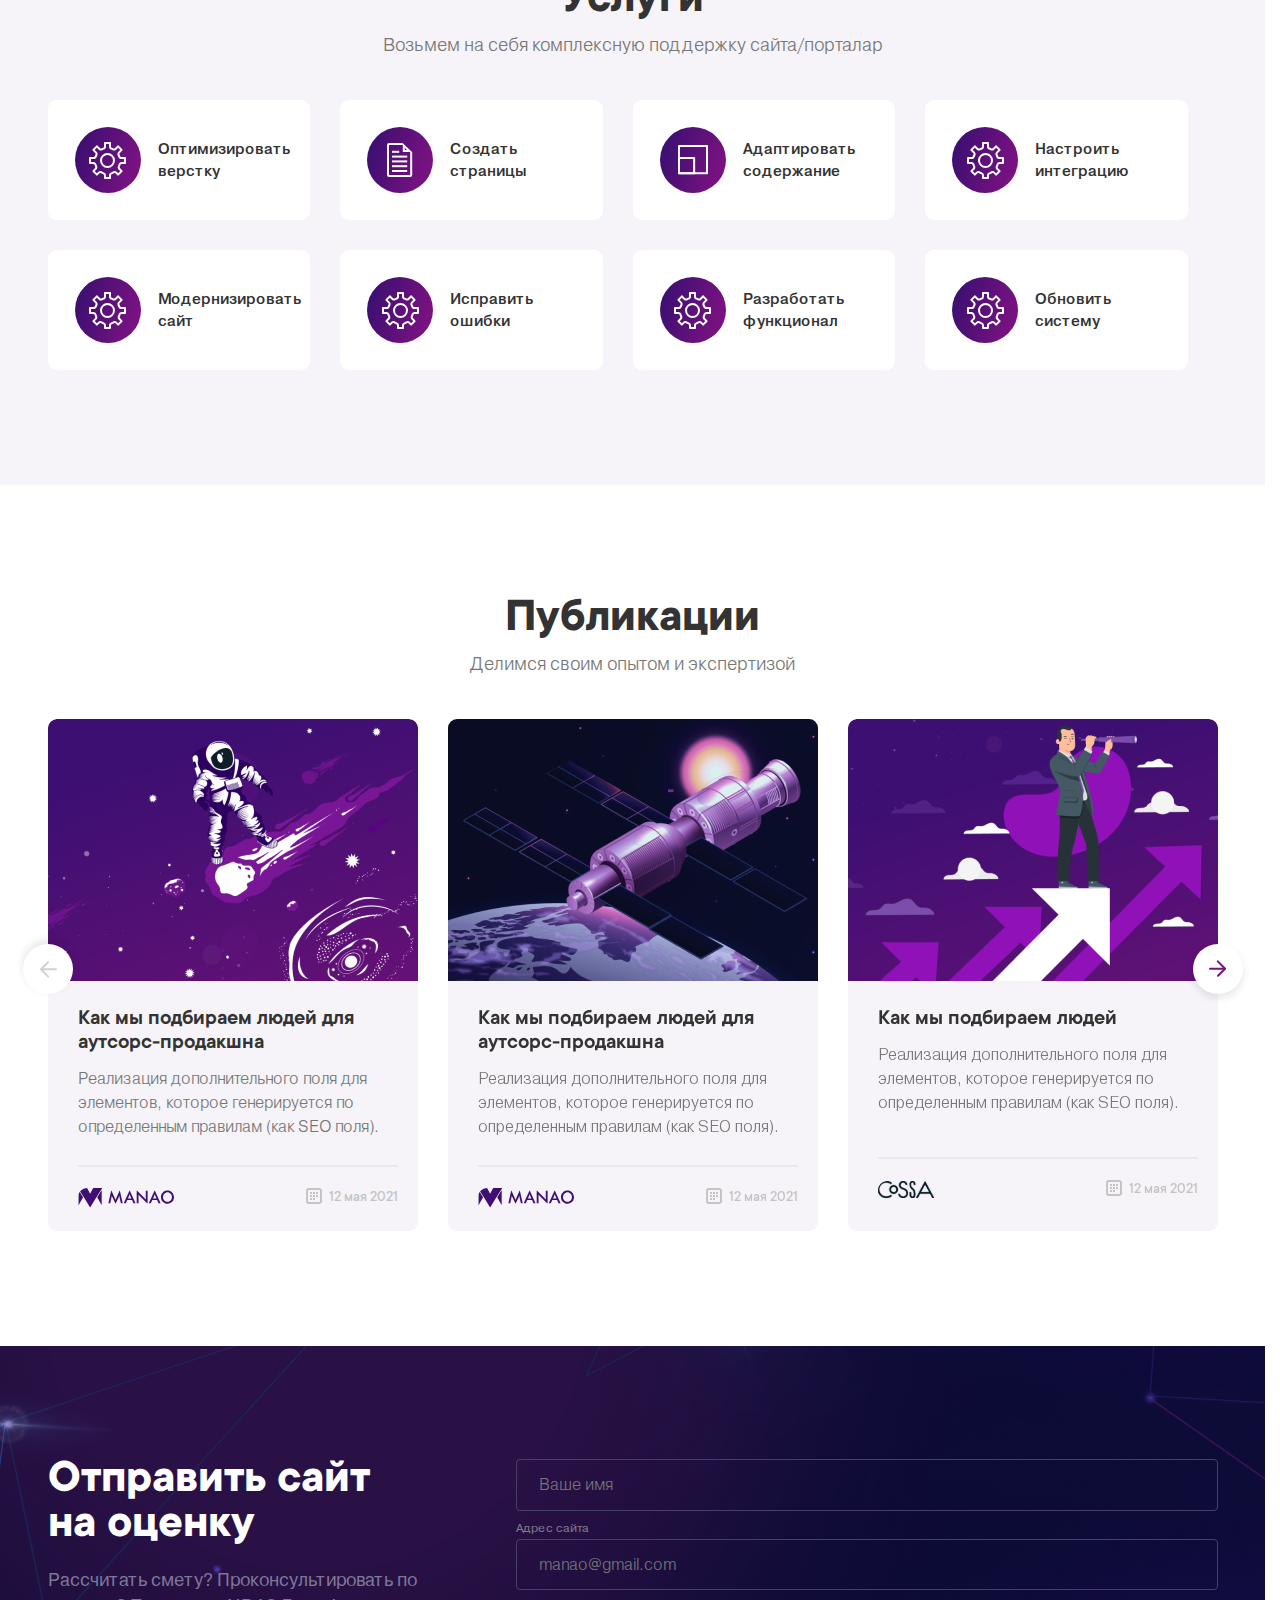
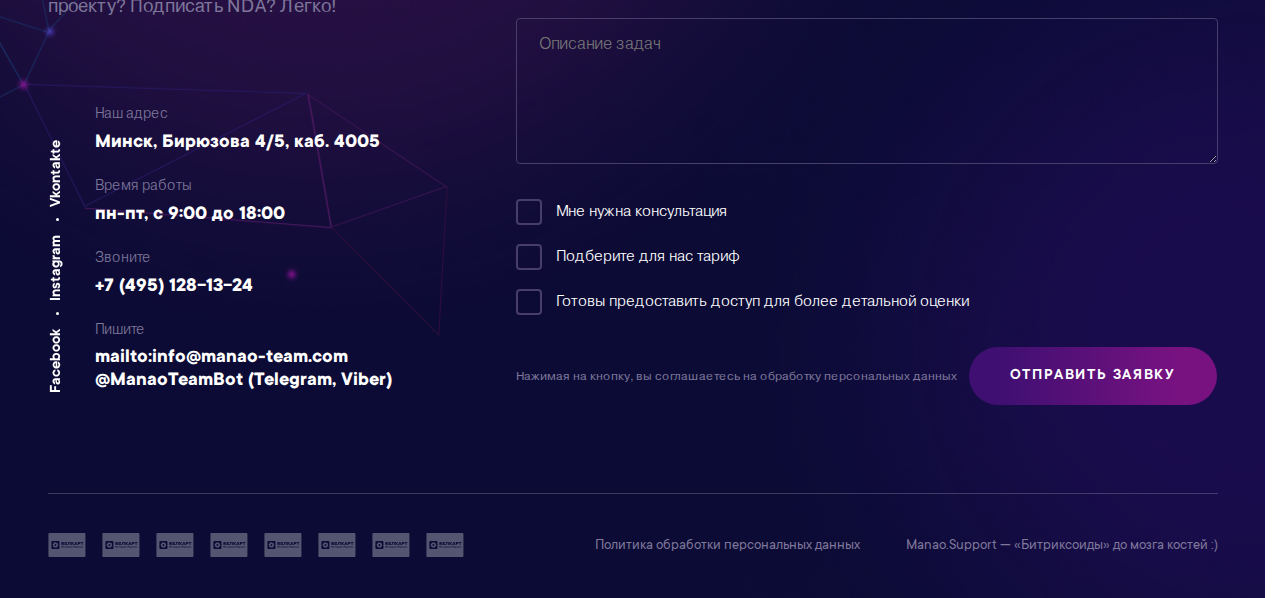
==== commit b56fc346: "Add files via upload" ====
--- a/index.html
+++ b/index.html
@@ -135,7 +135,7 @@
                     </div>
                     <div class="service-item d-flex al-center">
                         <div class="service-item__pic-wrap d-flex jc-center al-center">
-                            <img src="assets/images/icons/service-icon.svg" alt="">
+                            <img src="assets/images/icons/service-icon-2.svg" alt="">
                         </div>
                         <div class="service-item__name">
                             Создать страницы
@@ -143,7 +143,7 @@
                     </div>
                     <div class="service-item d-flex al-center">
                         <div class="service-item__pic-wrap d-flex jc-center al-center">
-                            <img src="assets/images/icons/service-icon.svg" alt="">
+                            <img src="assets/images/icons/service-icon-3.svg" alt="">
                         </div>
                         <div class="service-item__name">
                             Адаптировать
--- a/assets/css/style.css
+++ b/assets/css/style.css
@@ -411,6 +411,9 @@
   background: linear-gradient(105.96deg, #3F0F72 13.07%, #791281 85.2%);
   margin-right: 17px;
 }
+.service-item .service-item__pic-wrap img {
+  max-height: 40px;
+}
 .service-item .service-item__name {
   width: calc(100% - 66px - 17px);
   font-family: "Pragmatica-Medium";
@@ -1266,6 +1269,10 @@
     line-height: 20px;
   }
 
+  .service-item .service-item__pic-wrap img {
+    max-height: 26px;
+  }
+
   .section__inner {
     margin-top: 24px;
   }
